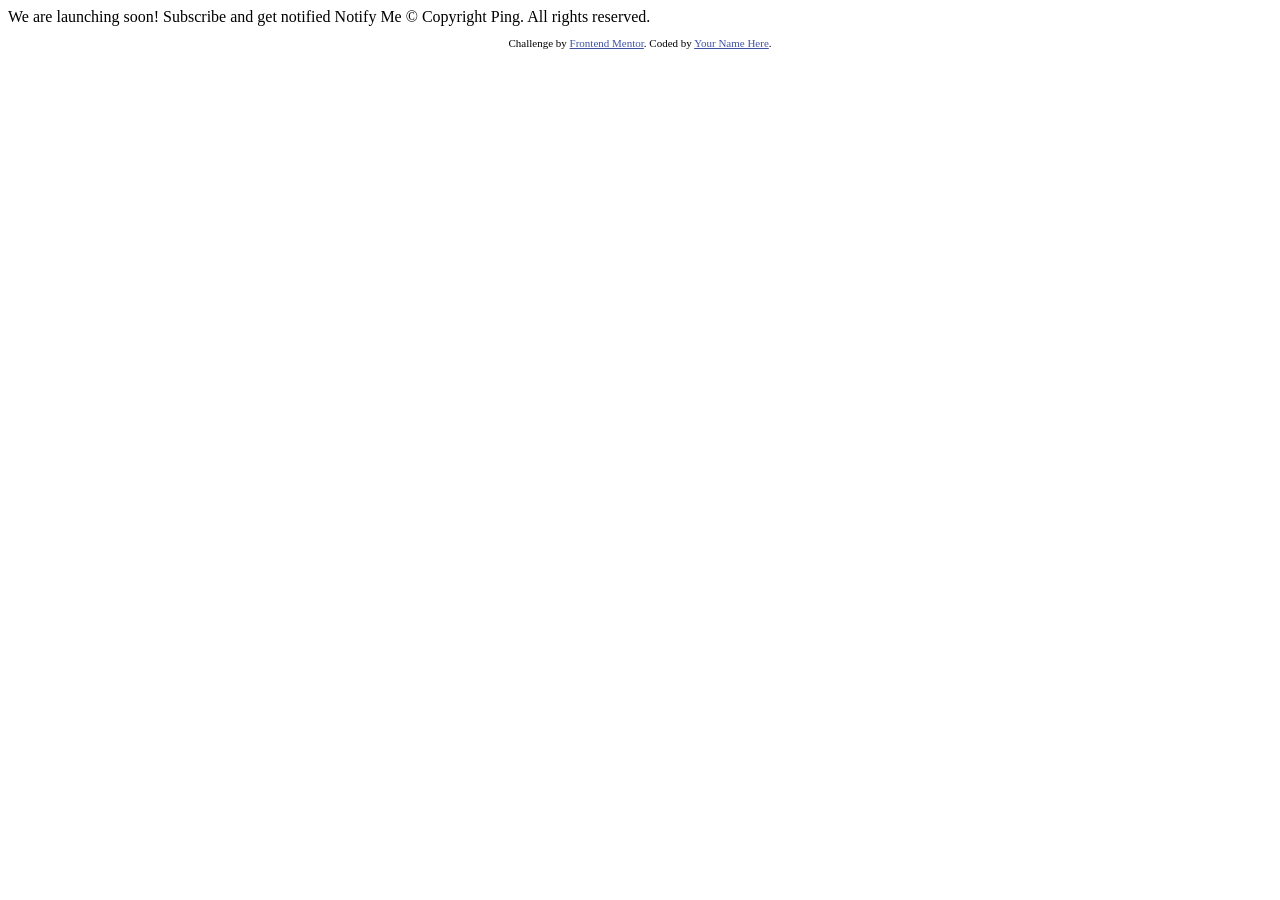
==== index.html @ 981a7d01 "start point" ====
<!DOCTYPE html>
<html lang="en">
<head>
  <meta charset="UTF-8">
  <meta name="viewport" content="width=device-width, initial-scale=1.0"> <!-- displays site properly based on user's device -->

  <link rel="icon" type="image/png" sizes="32x32" href="./images/favicon-32x32.png">
  
  <title>Frontend Mentor | Ping coming soon page</title>

  <!-- Feel free to remove these styles or customise in your own stylesheet 👍 -->
  <style>
    .attribution { font-size: 11px; text-align: center; }
    .attribution a { color: hsl(228, 45%, 44%); }
  </style>
</head>
<body>

  We are launching soon!

  Subscribe and get notified

  Notify Me

  &copy; Copyright Ping. All rights reserved.

  <footer>
    <p class="attribution">
      Challenge by <a href="https://www.frontendmentor.io?ref=challenge" target="_blank">Frontend Mentor</a>. 
      Coded by <a href="#">Your Name Here</a>.
    </p>
  </footer>
</body>
</html>
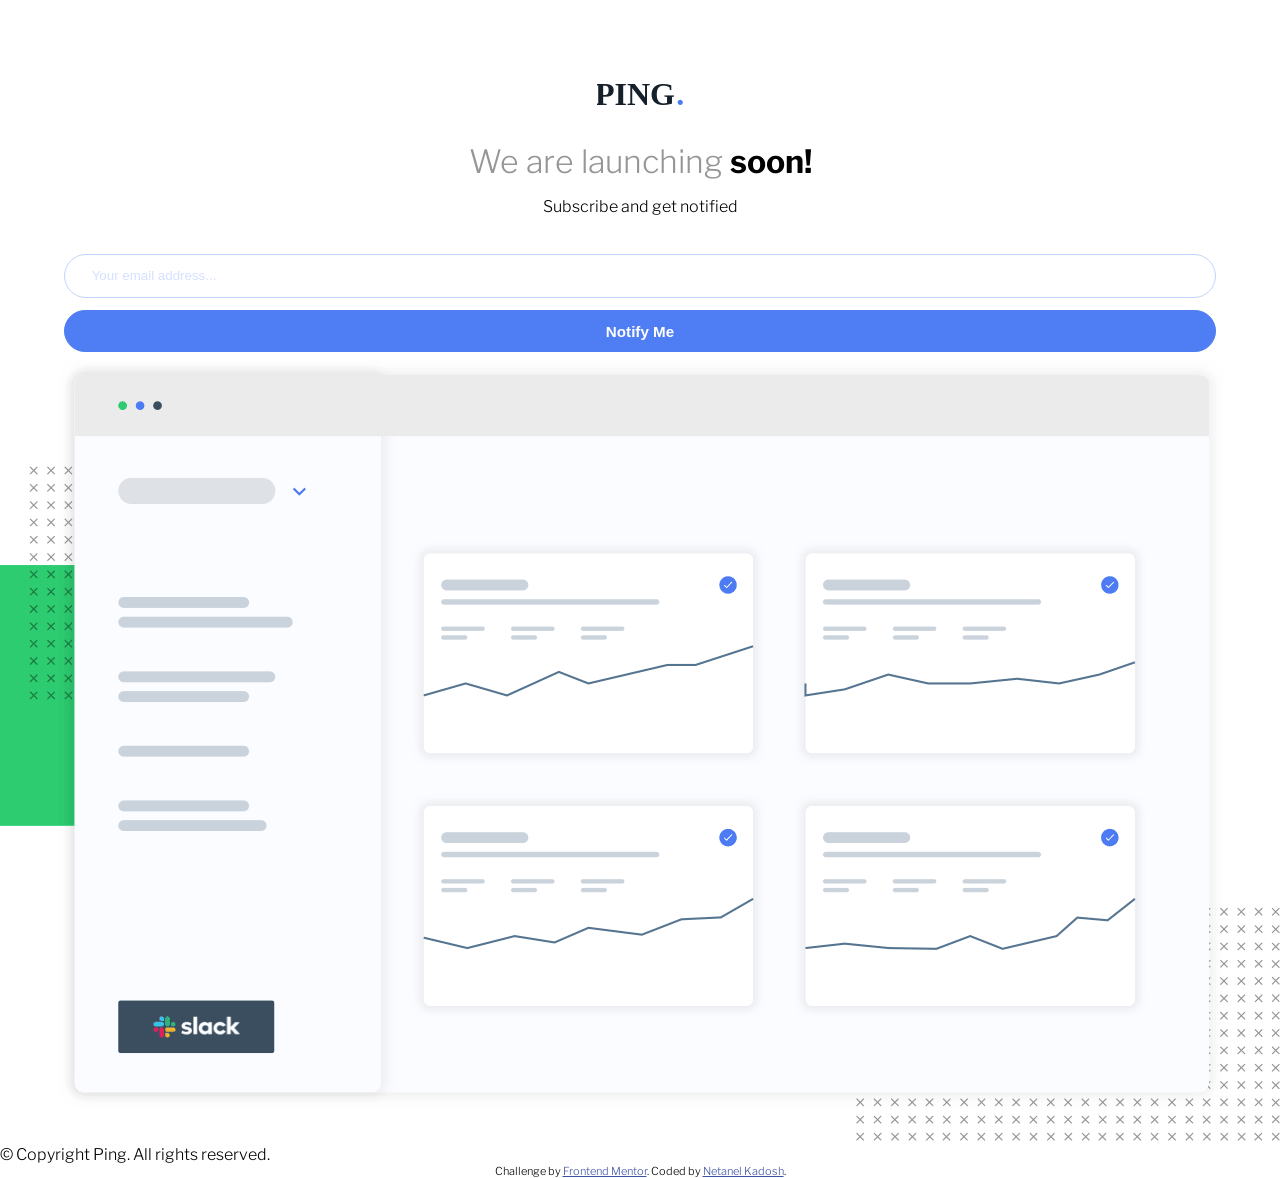
==== commit 2413e3a9: "update-1" ====
--- a/index.html
+++ b/index.html
@@ -9,25 +9,37 @@
   <title>Frontend Mentor | Ping coming soon page</title>
 
   <!-- Feel free to remove these styles or customise in your own stylesheet 👍 -->
-  <style>
-    .attribution { font-size: 11px; text-align: center; }
-    .attribution a { color: hsl(228, 45%, 44%); }
-  </style>
+  <link href="https://fonts.googleapis.com/css?family=Libre+Franklin:300,600,700&display=swap" rel="stylesheet">
+  <link rel="stylesheet" href="style.css">
 </head>
 <body>
 
-  We are launching soon!
+<header class="header">
+  
+    <img src="images/logo.svg" alt="">
+    <h1>
+      We are launching <span>soon!</span>
+    </h1>
+  
+    <p>
+      Subscribe and get notified
+    </p>
+</header>
 
-  Subscribe and get notified
+  <form action="">
+    <input type="email" name="email" id="email" placeholder="Your email address...">
+    <p>Please provide a valid email address</p>
+    <input type="submit" value="Notify Me">
+  </form>
 
-  Notify Me
+  <img src="images/illustration-dashboard.png" alt="">
 
   &copy; Copyright Ping. All rights reserved.
 
   <footer>
     <p class="attribution">
       Challenge by <a href="https://www.frontendmentor.io?ref=challenge" target="_blank">Frontend Mentor</a>. 
-      Coded by <a href="#">Your Name Here</a>.
+      Coded by <a href="https://netanelk.github.io/">Netanel Kadosh</a>.
     </p>
   </footer>
 </body>
--- a/style.css
+++ b/style.css
@@ -0,0 +1,73 @@
+*{
+    box-sizing: border-box;
+    margin: 0;
+    padding: 0;
+}
+
+body{
+    font-family: 'Libre Franklin', serif;
+    font-weight: 300;
+}
+
+.header{
+    text-align: center;
+    margin: 5em auto 2em auto;
+    width: 350px;
+}
+
+.header h1{
+    color: hsl(0, 0%, 59%);
+    font-weight: 300;
+    margin: 1em 0 0.5em 0;
+}
+
+.header span{
+    color: black;
+    font-weight: 700;
+}
+
+form{
+    text-align: center;
+}
+
+form input{
+    width: 90%;
+    margin: 0.45em auto;
+    
+    border-radius: 25px;
+    outline: none;
+
+    padding:  1em;
+}
+
+form #email{
+    padding-left: 2em;
+    border: 1px solid hsl(223, 100%, 88%);
+}
+
+form #email::placeholder{
+    color: hsla(223, 100%, 88%, .7);
+    font-weight: 300;
+}
+
+form p{
+    font-size: 0.75em;
+    font-style: italic;
+    color: hsl(354, 100%, 66%);
+
+    margin-bottom: 1.5em;
+
+    display: none;
+}
+
+form input[type="submit"]{
+    background-color: hsl(223, 87%, 63%);
+    border: 1px solid hsl(223, 87%, 63%);
+    color: white;
+    font-size: 0.95em;
+    font-weight: 600;
+    padding: 0.75em 1em;
+}
+
+.attribution { font-size: 11px; text-align: center; }
+.attribution a { color: hsl(228, 45%, 44%); }
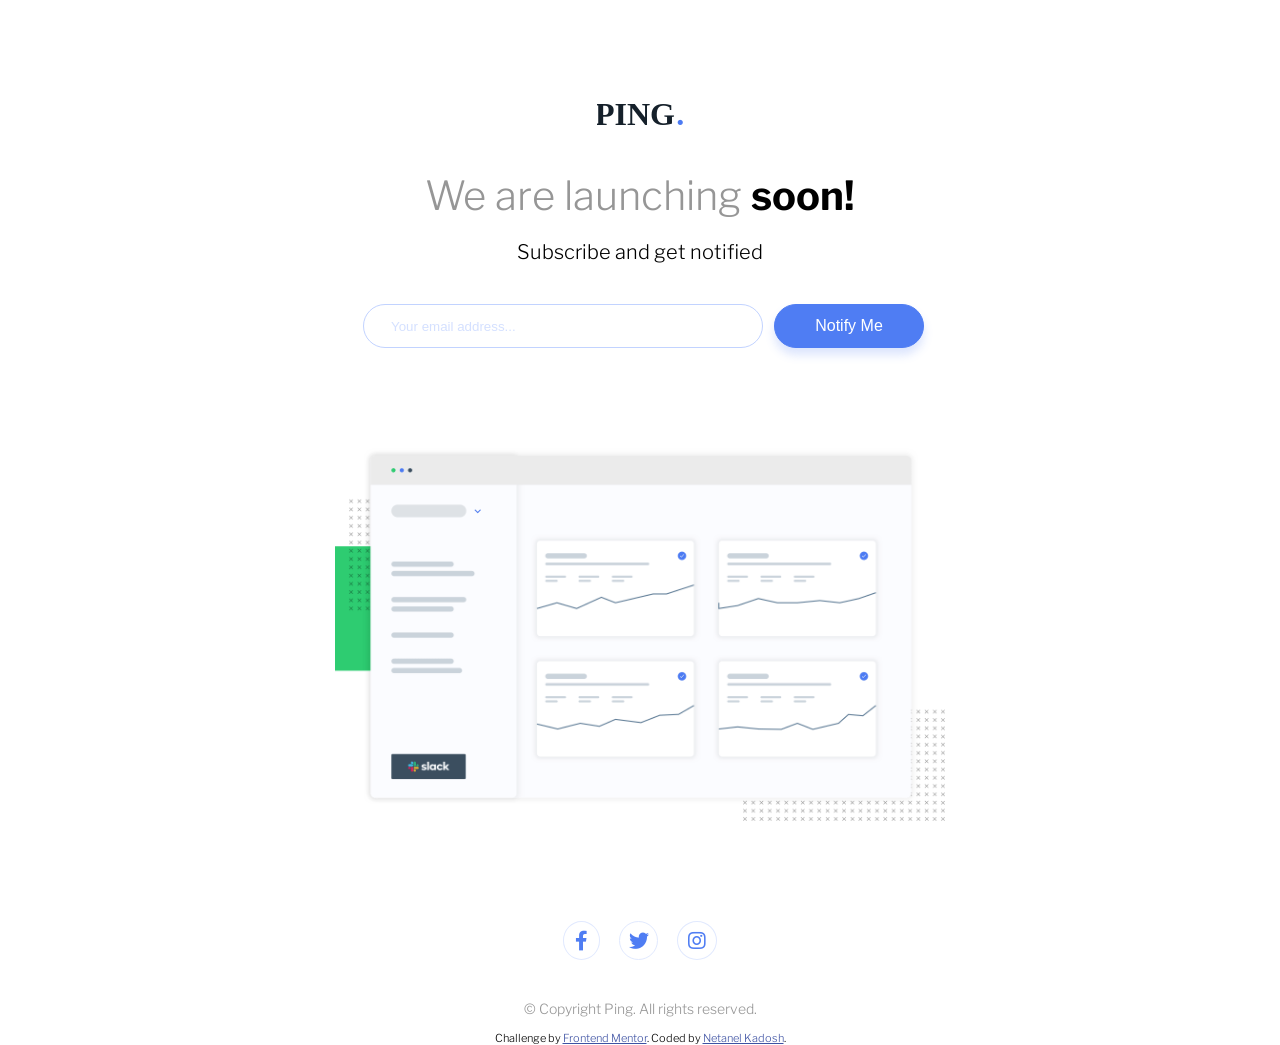
==== commit c14c1bb9: "update-2" ====
--- a/index.html
+++ b/index.html
@@ -9,8 +9,11 @@
   <title>Frontend Mentor | Ping coming soon page</title>
 
   <!-- Feel free to remove these styles or customise in your own stylesheet 👍 -->
+  <link rel="stylesheet" href="https://cdnjs.cloudflare.com/ajax/libs/font-awesome/5.12.1/css/all.min.css">
   <link href="https://fonts.googleapis.com/css?family=Libre+Franklin:300,600,700&display=swap" rel="stylesheet">
   <link rel="stylesheet" href="style.css">
+
+  <script src="main.js"></script>
 </head>
 <body>
 
@@ -26,15 +29,25 @@
     </p>
 </header>
 
-  <form action="">
-    <input type="email" name="email" id="email" placeholder="Your email address...">
-    <p>Please provide a valid email address</p>
+  <form action="" onsubmit="return validate()" novalidate>
+    <!-- <div class="email"> -->
+      <input type="email" name="email" id="email" placeholder="Your email address..." >
+      <p id="error-msg"></p>
+    <!-- </div> -->
     <input type="submit" value="Notify Me">
   </form>
 
   <img src="images/illustration-dashboard.png" alt="">
 
-  &copy; Copyright Ping. All rights reserved.
+  <div class="social">
+    <i class="fab fa-facebook-f"></i>
+    <i class="fab fa-twitter"></i>
+    <i class="fab fa-instagram"></i>
+  </div>
+
+  <p>
+    &copy; Copyright Ping. All rights reserved.
+  </p>
 
   <footer>
     <p class="attribution">
--- a/style.css
+++ b/style.css
@@ -7,12 +7,13 @@
 body{
     font-family: 'Libre Franklin', serif;
     font-weight: 300;
+    /* font-size: 20px; */
 }
 
 .header{
     text-align: center;
     margin: 5em auto 2em auto;
-    width: 350px;
+    max-width: 350px;
 }
 
 .header h1{
@@ -27,7 +28,9 @@
 }
 
 form{
+    max-width: 375px;
     text-align: center;
+    margin: 0 auto;
 }
 
 form input{
@@ -65,9 +68,116 @@
     border: 1px solid hsl(223, 87%, 63%);
     color: white;
     font-size: 0.95em;
-    font-weight: 600;
     padding: 0.75em 1em;
+    box-shadow:  0 7px 10px hsla(223, 87%, 63%, .2);
+}
+
+form input[type="submit"]:hover{
+    background-color: hsla(223, 87%, 63%, .5);
+    border: 1px solid hsla(223, 87%, 63%, .5);
+}
+
+body>img{
+    width: 100%;
+    padding: 0 1em;
+    margin: 4em auto 5em auto;
+}
+
+.social {
+    width: 100%;
+    text-align: center;
+    color: hsl(223, 87%, 63%);
+    margin-bottom: 2em;
+}
+
+.fa-facebook-f {
+    margin-right: 0.75em;
+    border: 1px solid hsl(225, 93%, 94%);
+    border-radius: 50%;
+    padding: 9px 11px 8px 11.5px;
+}
+
+.fa-twitter{
+    margin-right: 0.75em;
+    border: 1px solid hsl(225, 93%, 94%);
+    border-radius: 50%;
+    padding: 9px 8px 8px 9px;
+}
+
+.fa-instagram{
+    border: 1px solid hsl(225, 93%, 94%);
+    border-radius: 50%;
+    padding: 9px 10px 8px 10px;
+}
+
+
+.fa-facebook-f:hover, .fa-twitter:hover, .fa-instagram:hover{
+    background-color: hsl(223, 87%, 63%);
+    color: hsl(225, 93%, 94%);
+}
+
+body>p{
+    font-size: 14px;
+    color: hsl(0, 0%, 59%);
+    margin: 0 auto 1em auto;
+    text-align: center;
+
 }
 
 .attribution { font-size: 11px; text-align: center; }
-.attribution a { color: hsl(228, 45%, 44%); }+.attribution a { color: hsl(228, 45%, 44%); }
+
+@media (min-width:720px){
+    body{
+        font-size: 20px;
+    }
+
+    .header{
+        max-width: 500px;
+    }
+    
+    form{
+        max-width: 500px;
+        display: grid;
+        grid-template-columns: 400px 150px;
+        margin: 1em auto;
+    }
+
+    form .email{
+        margin: auto 0;
+    }
+
+    form #email{
+        width: 100%;
+        padding: 0.75em 2em;
+        /* margin: auto; */
+        border-radius: 30px;
+        display: inline-block;
+        margin: auto 0 auto -2em;
+        padding: 1em 2em;
+    }
+
+    form input[type="submit"]{
+        display: inline-block;
+        width: 100%;
+        padding: 0.75em 1em;
+        margin: auto 0 auto -1em;
+        border-radius: 30px;
+        font-size: 16px;
+    }
+
+    form p{
+        order:3;
+        font-size: 12px;
+        text-align: left;
+        padding-left: 2em;
+        margin: 0.5em 0 0 -2em;
+    }
+
+    body>img{
+        display: block;
+        max-width: 650px;
+        width: 100%;
+        margin: 5em auto;
+    }
+}
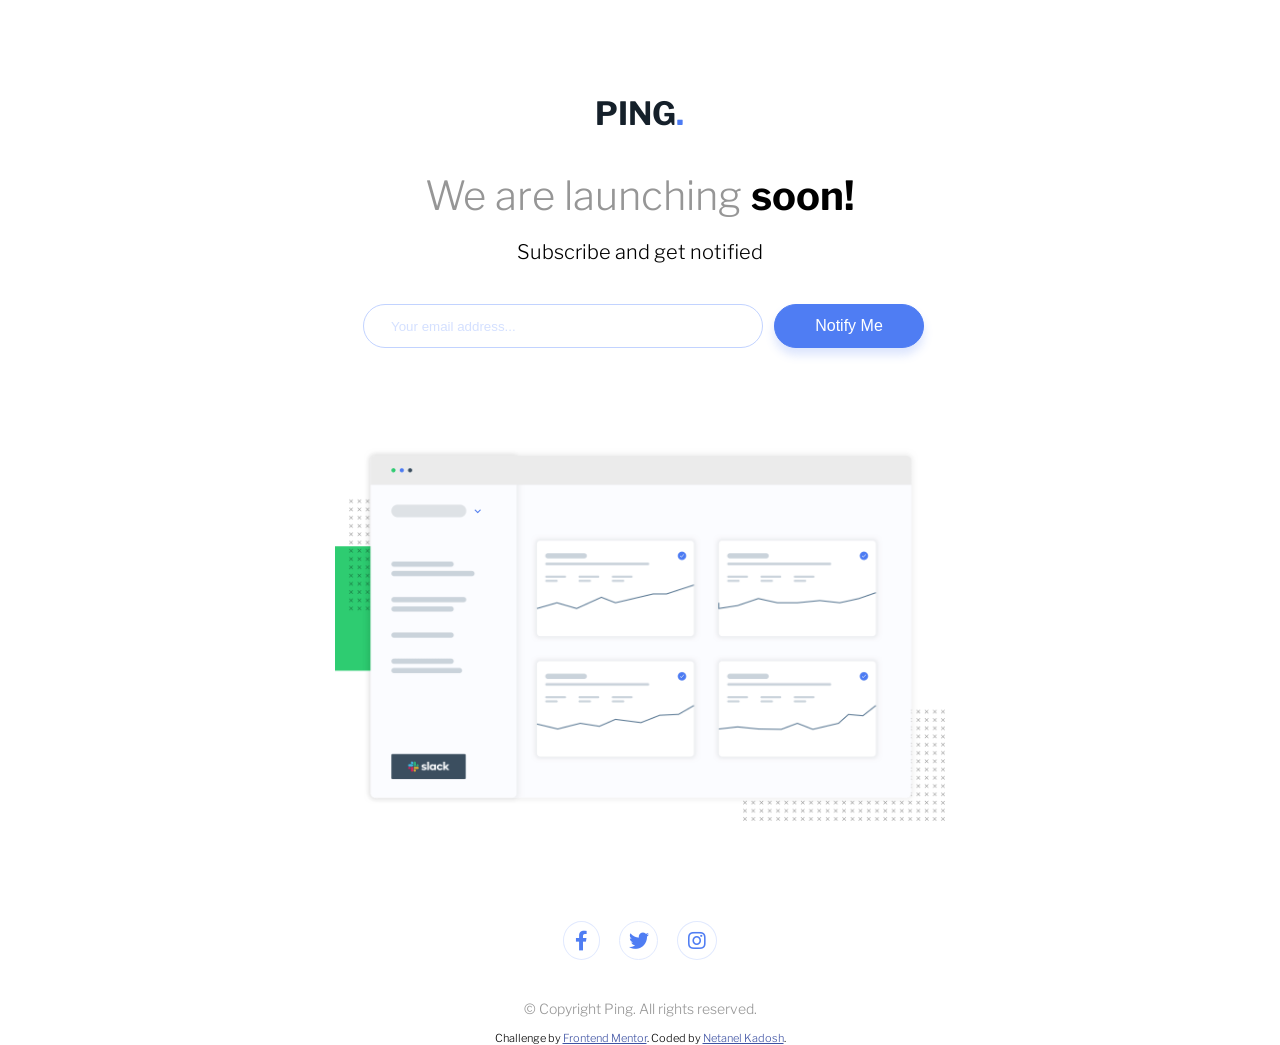
==== commit f2115161: "Update index.html" ====
--- a/index.html
+++ b/index.html
@@ -19,7 +19,8 @@
 
 <header class="header">
   
-    <img src="images/logo.svg" alt="">
+  <svg width="86" height="26" xmlns="http://www.w3.org/2000/svg"><text transform="translate(-677 -86)" fill="none" fill-rule="evenodd" font-family="LibreFranklin-Bold, Libre Franklin" font-size="32" font-weight="bold"><tspan x="675" y="111" fill="#15202A">PING</tspan> <tspan x="756.312" y="111" fill="#4C7BF3">.</tspan></text></svg>
+    
     <h1>
       We are launching <span>soon!</span>
     </h1>
